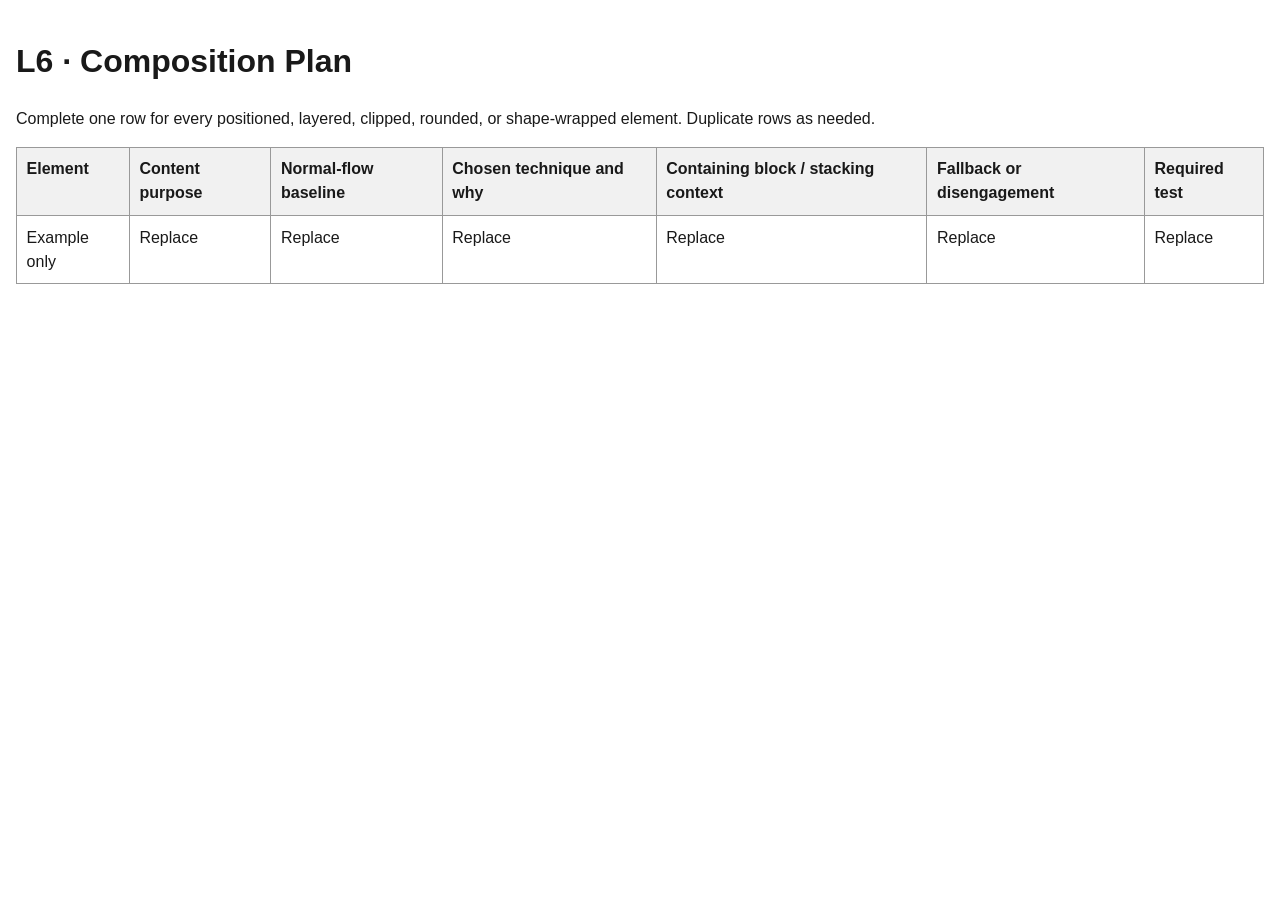
==== composition-plan.html @ 6b48ddf0 "Start" ====
<!doctype html>
<html lang="en">
    <head>
        <meta charset="utf-8">
        <meta name="viewport" content="width=device-width,initial-scale=1">
        <title>Composition Plan</title>
        <style>
            body{
                font-family:Arial,sans-serif;
                line-height:1.5;
                max-width:90rem;
                margin:auto;
                padding:1rem;
                color:#191919;
                }
            table{
                width:100%;
                border-collapse:collapse;
                }
            th,td{
                padding:.6rem;
                border:1px solid #999;
                text-align:left;
                vertical-align:top;
                }
            th{
                background:#f1f1f1;
                }
        </style>
        </head>
        <body>
            <h1>L6 · Composition Plan</h1>
            <p>Complete one row for every positioned, layered, clipped, rounded, or shape-wrapped element. Duplicate rows as needed.</p>
            <table>
                <thead>
                    <tr>
                        <th>Element</th>
                        <th>Content purpose</th>
                        <th>Normal-flow baseline</th>
                        <th>Chosen technique and why</th>
                        <th>Containing block / stacking context</th>
                        <th>Fallback or disengagement</th>
                        <th>Required test</th>
                    </tr>
                </thead>
                <tbody>
                    <tr>
                        <td>Example only</td>
                        <td>Replace</td>
                        <td>Replace</td>
                        <td>Replace</td>
                        <td>Replace</td>
                        <td>Replace</td>
                        <td>Replace</td>
                    </tr>
                </tbody>
            </table>
        </body>
        </html>
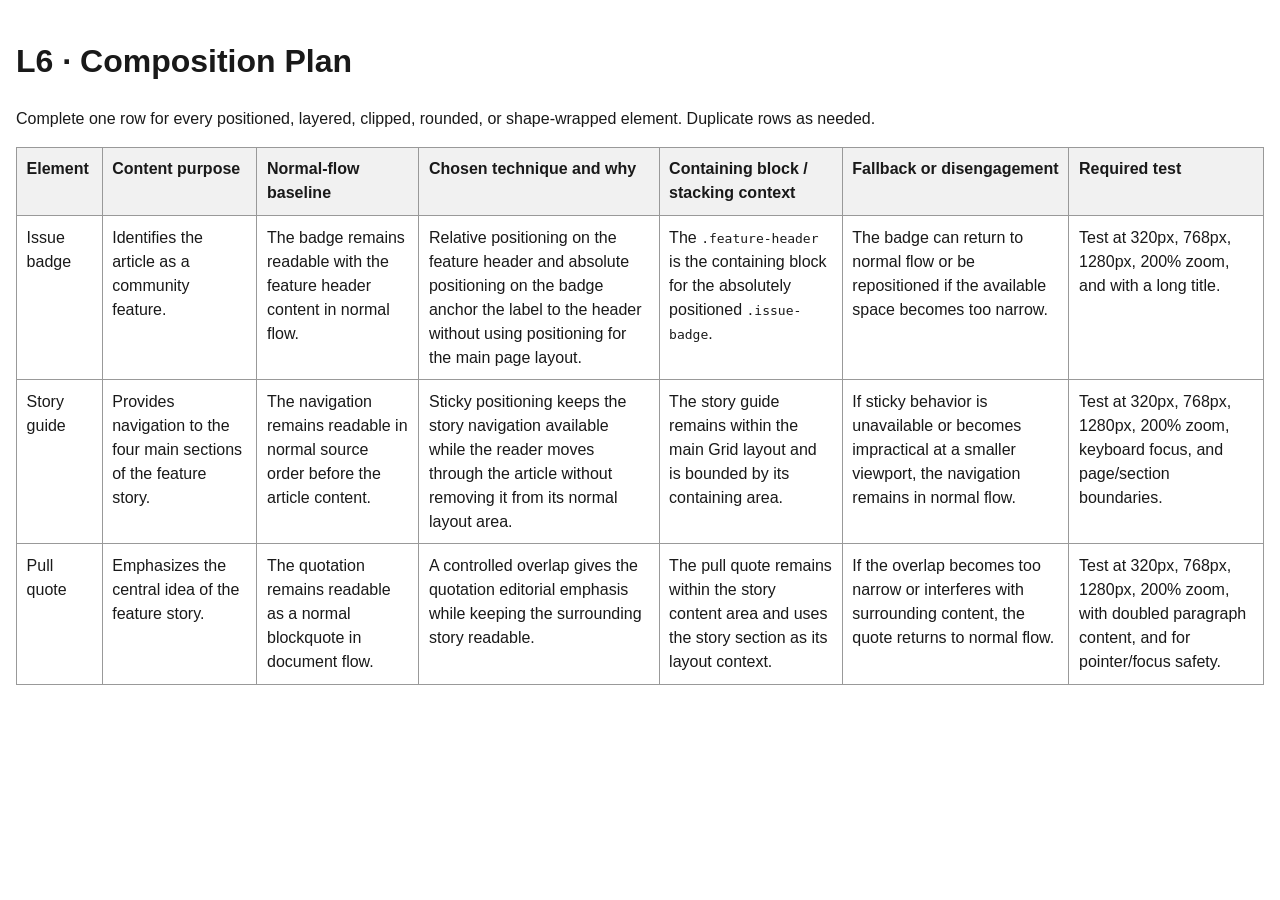
==== commit 4977f2e0: "Updates" ====
--- a/composition-plan.html
+++ b/composition-plan.html
@@ -45,13 +45,32 @@
                 </thead>
                 <tbody>
                     <tr>
-                        <td>Example only</td>
-                        <td>Replace</td>
-                        <td>Replace</td>
-                        <td>Replace</td>
-                        <td>Replace</td>
-                        <td>Replace</td>
-                        <td>Replace</td>
+                        <td>Issue badge</td>
+                        <td>Identifies the article as a community feature.</td>
+                        <td>The badge remains readable with the feature header content in normal flow.</td>
+                        <td>Relative positioning on the feature header and absolute positioning on the badge anchor the label to the header without using positioning for the main page layout.</td>
+                        <td>The <code>.feature-header</code> is the containing block for the absolutely positioned <code>.issue-badge</code>.</td>
+                        <td>The badge can return to normal flow or be repositioned if the available space becomes too narrow.</td>
+                        <td>Test at 320px, 768px, 1280px, 200% zoom, and with a long title.</td>
+                    </tr>
+                    <tr>
+                        <td>Story guide</td>
+                        <td>Provides navigation to the four main sections of the feature story.</td>
+                        <td>The navigation remains readable in normal source order before the article content.</td>
+                        <td>Sticky positioning keeps the story navigation available while the reader moves through the article without removing it from its normal layout area.</td>
+                        <td>The story guide remains within the main Grid layout and is bounded by its containing area.</td>
+                        <td>If sticky behavior is unavailable or becomes impractical at a smaller viewport, the navigation remains in normal flow.</td>
+                        <td>Test at 320px, 768px, 1280px, 200% zoom, keyboard focus, and page/section boundaries.</td>
+                    </tr>
+
+                    <tr>
+                        <td>Pull quote</td>
+                        <td>Emphasizes the central idea of the feature story.</td>
+                        <td>The quotation remains readable as a normal blockquote in document flow.</td>
+                        <td>A controlled overlap gives the quotation editorial emphasis while keeping the surrounding story readable.</td>
+                        <td>The pull quote remains within the story content area and uses the story section as its layout context.</td>
+                        <td>If the overlap becomes too narrow or interferes with surrounding content, the quote returns to normal flow.</td>
+                        <td>Test at 320px, 768px, 1280px, 200% zoom, with doubled paragraph content, and for pointer/focus safety.</td>
                     </tr>
                 </tbody>
             </table>
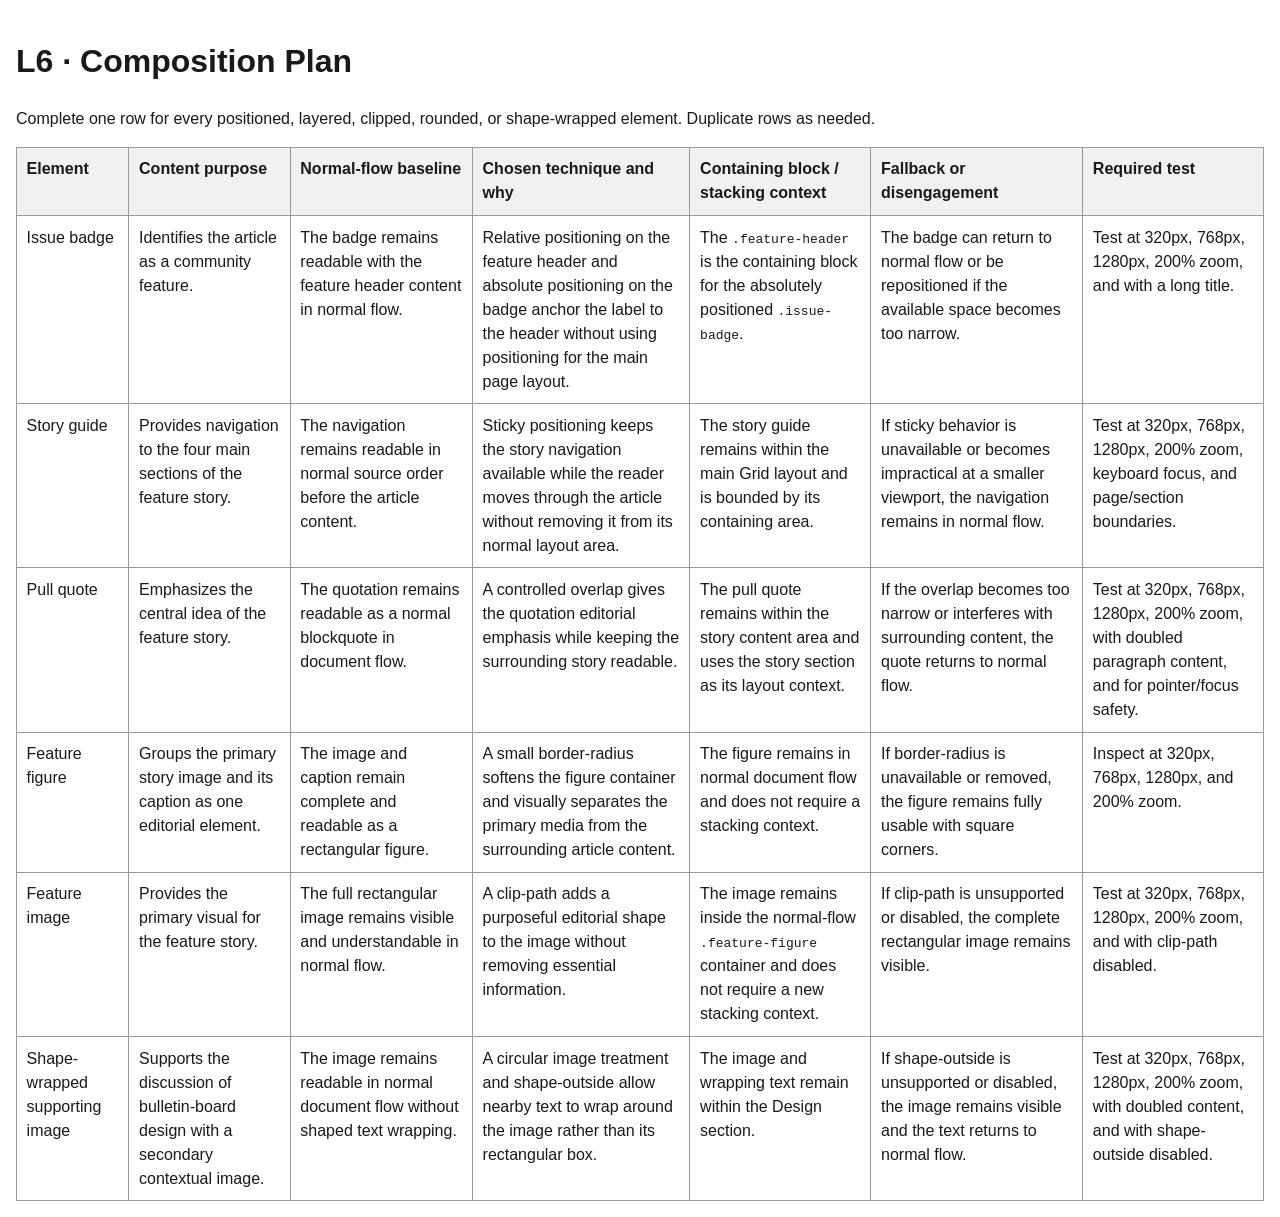
==== commit 34cd158f: "Updates" ====
--- a/composition-plan.html
+++ b/composition-plan.html
@@ -72,6 +72,36 @@
                         <td>If the overlap becomes too narrow or interferes with surrounding content, the quote returns to normal flow.</td>
                         <td>Test at 320px, 768px, 1280px, 200% zoom, with doubled paragraph content, and for pointer/focus safety.</td>
                     </tr>
+
+                    <tr>
+                        <td>Feature figure</td>
+                        <td>Groups the primary story image and its caption as one editorial element.</td>
+                        <td>The image and caption remain complete and readable as a rectangular figure.</td>
+                        <td>A small border-radius softens the figure container and visually separates the primary media from the surrounding article content.</td>
+                        <td>The figure remains in normal document flow and does not require a stacking context.</td>
+                        <td>If border-radius is unavailable or removed, the figure remains fully usable with square corners.</td>
+                        <td>Inspect at 320px, 768px, 1280px, and 200% zoom.</td>
+                    </tr>
+
+                    <tr>
+                        <td>Feature image</td>
+                        <td>Provides the primary visual for the feature story.</td>
+                        <td>The full rectangular image remains visible and understandable in normal flow.</td>
+                        <td>A clip-path adds a purposeful editorial shape to the image without removing essential information.</td>
+                        <td>The image remains inside the normal-flow <code>.feature-figure</code> container and does not require a new stacking context.</td>
+                        <td>If clip-path is unsupported or disabled, the complete rectangular image remains visible.</td>
+                        <td>Test at 320px, 768px, 1280px, 200% zoom, and with clip-path disabled.</td>
+                    </tr>
+
+                    <tr>
+                        <td>Shape-wrapped supporting image</td>
+                        <td>Supports the discussion of bulletin-board design with a secondary contextual image.</td>
+                        <td>The image remains readable in normal document flow without shaped text wrapping.</td>
+                        <td>A circular image treatment and shape-outside allow nearby text to wrap around the image rather than its rectangular box.</td>
+                        <td>The image and wrapping text remain within the Design section.</td>
+                        <td>If shape-outside is unsupported or disabled, the image remains visible and the text returns to normal flow.</td>
+                        <td>Test at 320px, 768px, 1280px, 200% zoom, with doubled content, and with shape-outside disabled.</td>
+                    </tr>
                 </tbody>
             </table>
         </body>
